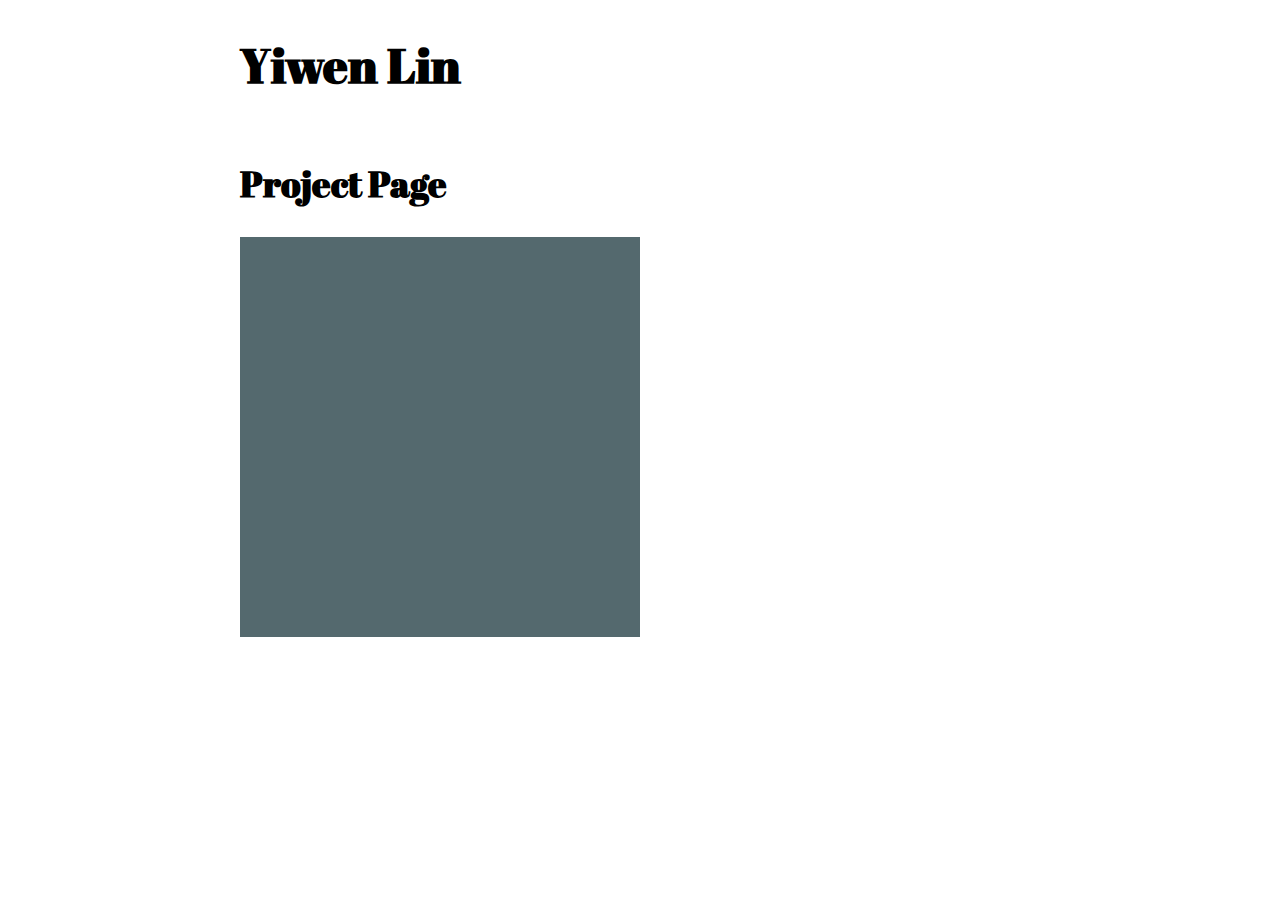
==== one-index/index.html @ c9b99c34 "initial commit" ====
<!DOCTYPE html>
<html lang="en" dir="ltr">
  <head>
    <meta charset="utf-8">
    <title>Yiwen Lin: Portfolio</title>
    <script src="script.js"></script>
    <link rel="stylesheet" href="style.css">
    <link href="https://fonts.googleapis.com/css2?family=Abril+Fatface&display=swap" rel="stylesheet">
    <link href="https://fonts.googleapis.com/css2?family=Roboto:ital,wght@0,300;0,400;0,500;0,700;1,300;1,400;1,500&display=swap" rel="stylesheet">
  </head>
  <body>
    <h1>Yiwen Lin</h1>
    <h2>Project Page</h2>
   <div class="result">
   <div class="left">

   </div>
   <!-- <div class="mid">

   </div> -->
   <div class="right">

   </div>
   </div>
  </body>
</html>
---- one-index/style.css ----
body {
  font-size: 24px;
  font-family:
  background-color: lightgray;
  color: #000;
  max-width: 800px;
  margin: 0 auto;
  display: flex;
  flex-direction: column;
}
a {
  color: #000;
  text-decoration: none;
}
a:hover {
  opacity: 0.5;
}
li {
  list-style-type: none;
  display: inline-block;
        margin: 0.25em;
}
nav {
  border-bottom: 1px solid;
}

h1,h2{
  font-family: 'Abril Fatface', cursive;
}

p,li{
  font-family: 'Roboto', sans-serif;
}
div{
  background-color: #54696e;
  width: 400px;
  height:200px;
}
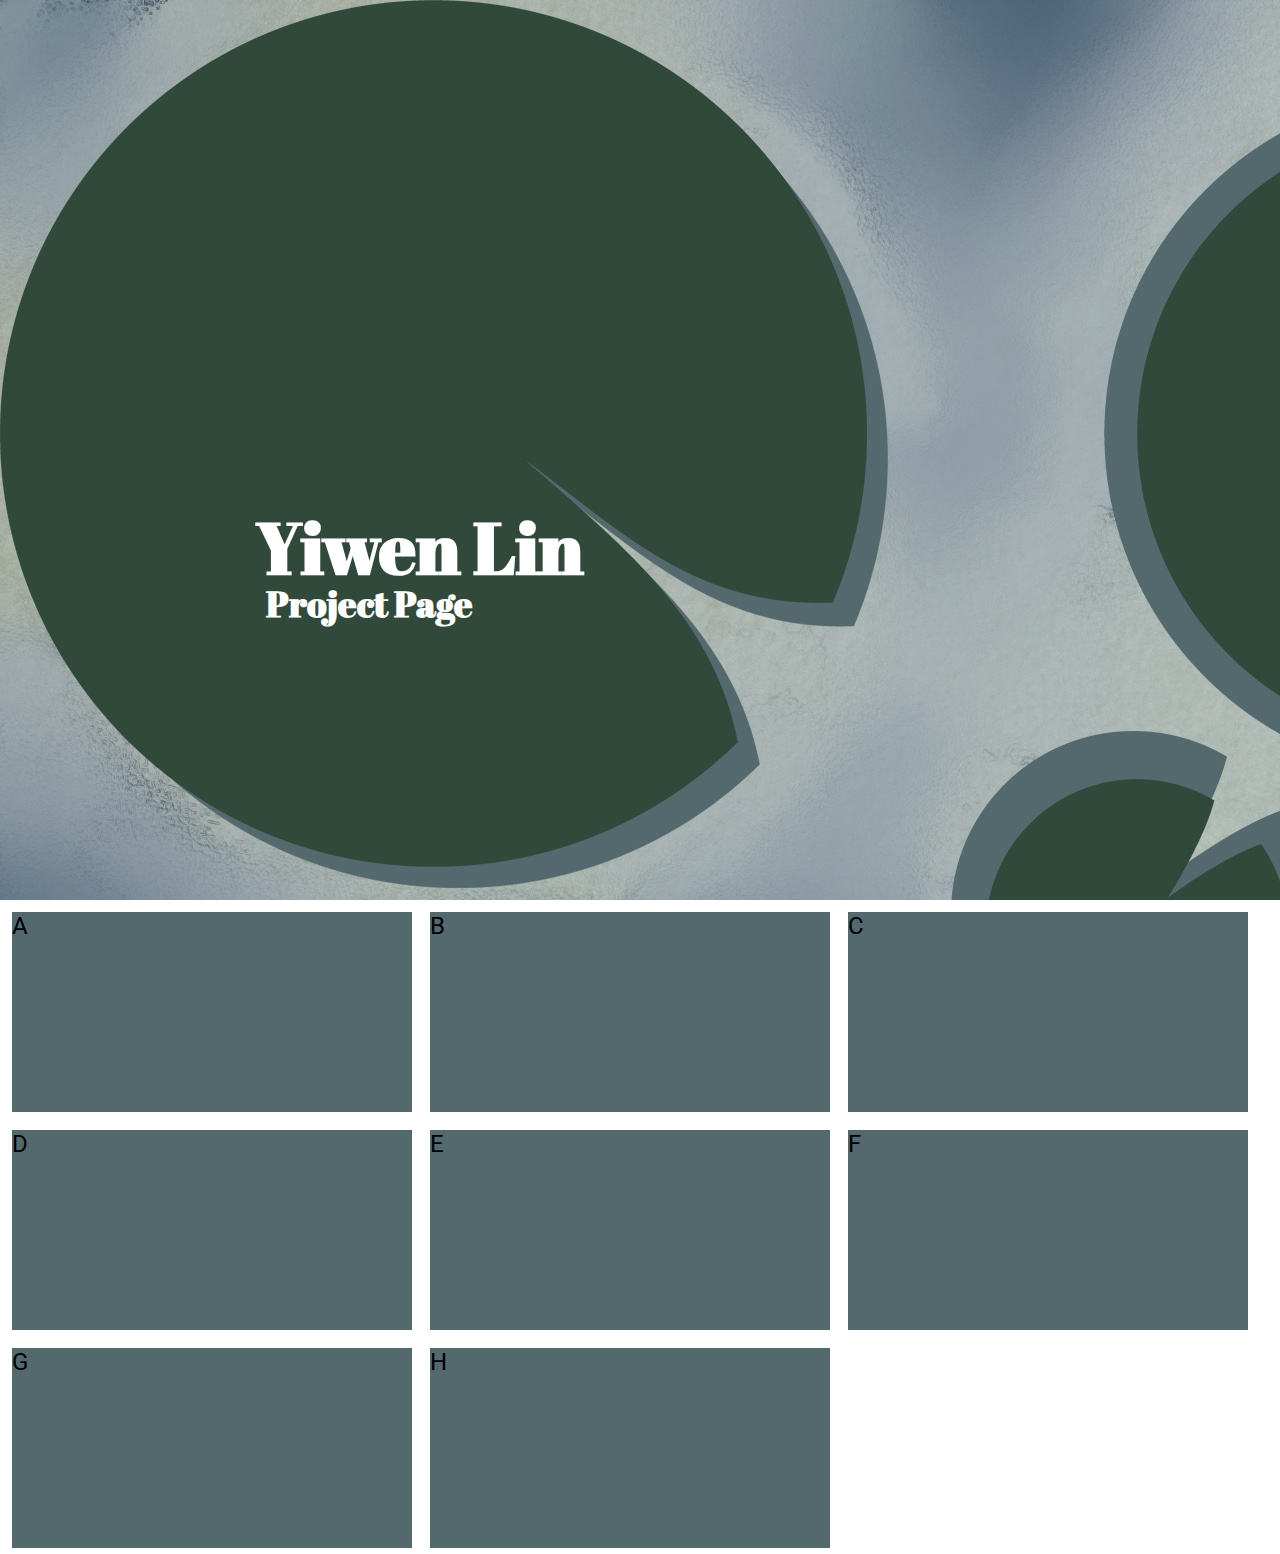
==== commit c9c67f5f: "initial commit" ====
--- a/one-index/index.html
+++ b/one-index/index.html
@@ -9,18 +9,21 @@
     <link href="https://fonts.googleapis.com/css2?family=Roboto:ital,wght@0,300;0,400;0,500;0,700;1,300;1,400;1,500&display=swap" rel="stylesheet">
   </head>
   <body>
-    <h1>Yiwen Lin</h1>
-    <h2>Project Page</h2>
+    <div class="cover-page">
+      <h1>Yiwen Lin</h1>
+      <h2>Project Page</h2>
+    </div>
+
    <div class="result">
-   <div class="left">
+   <!-- <div class="left">
 
-   </div>
+   </div> -->
    <!-- <div class="mid">
 
    </div> -->
-   <div class="right">
+   <!-- <div class="right">
 
-   </div>
+   </div> -->
    </div>
   </body>
 </html>
--- a/one-index/style.css
+++ b/one-index/style.css
@@ -1,11 +1,11 @@
-
+html,body{
+  margin:0;
+}
 body {
   font-size: 24px;
   font-family:
   background-color: lightgray;
-  color: #000;
-  max-width: 800px;
-  margin: 0 auto;
+  color: white;
   display: flex;
   flex-direction: column;
 }
@@ -20,6 +20,8 @@
   list-style-type: none;
   display: inline-block;
         margin: 0.25em;
+        margin-top: 0.5em !important;
+        margin-left:0.5em !important;
 }
 nav {
   border-bottom: 1px solid;
@@ -27,13 +29,32 @@
 
 h1,h2{
   font-family: 'Abril Fatface', cursive;
+  text-align: center;
+  position: absolute;
+  left:20%;
+  top:50%;
+}
+h1{
+  font-size: 72px;
+}
+h2{
+  top:61%;
+  left:calc(20% + 10px);
 }
 
 p,li{
   font-family: 'Roboto', sans-serif;
 }
-div{
+.items{
   background-color: #54696e;
   width: 400px;
   height:200px;
 }
+.result{
+  background-color: none;
+}
+.cover-page{
+  background-image:url("cover-page.jpg");
+  width:100%;
+  height:100vh;
+}
